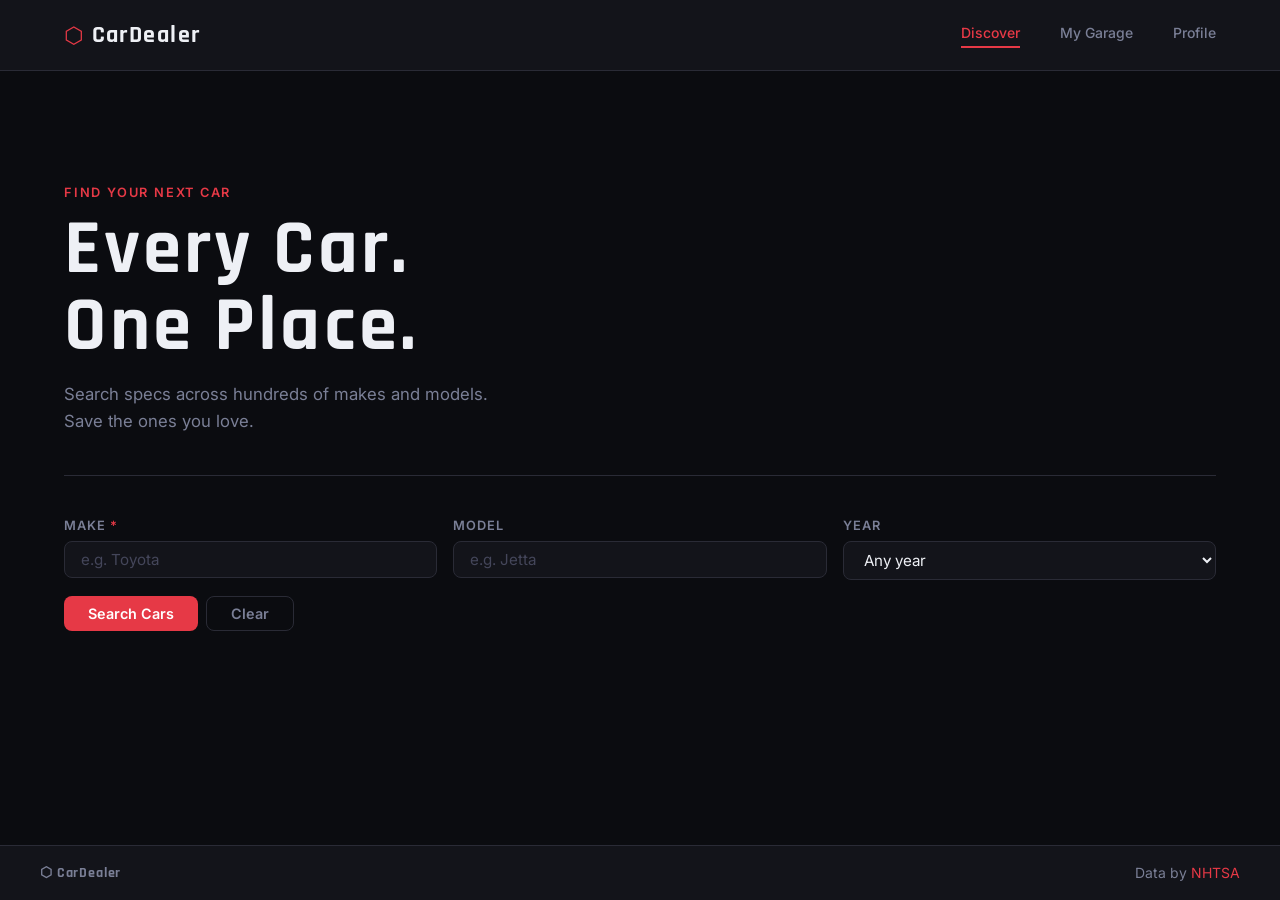
==== index.html @ 169c8a36 "feat: added model filtering to search and fixed garage page" ====
<!DOCTYPE html>
<html lang="en">
<head>
  <meta charset="UTF-8">
  <meta name="viewport" content="width=device-width, initial-scale=1.0">
  <title>CarDealer — Discover Cars</title>
  <link rel="preconnect" href="https://fonts.googleapis.com">
  <link rel="preconnect" href="https://fonts.gstatic.com" crossorigin>
  <link href="https://fonts.googleapis.com/css2?family=Rajdhani:wght@500;600;700&family=Inter:wght@400;500;600&display=swap" rel="stylesheet">
  <link rel="stylesheet" href="css/style.css">
</head>
<body data-page="index">

  <header class="header">
    <div class="header__inner">
      <a class="header__logo" href="index.html">
        <span class="header__logo-icon">⬡</span>
        <span class="header__logo-text">CarDealer</span>
      </a>
      <nav class="header__nav">
        <a class="header__nav-link header__nav-link--active" href="index.html">Discover</a>
        <a class="header__nav-link" href="garage.html">My Garage</a>
        <a class="header__nav-link" href="profile.html">Profile</a>
      </nav>
    </div>
  </header>

  <main class="main">

    <section class="hero">
      <p class="hero__eyebrow">Find your next car</p>
      <h1 class="hero__title">Every Car.<br>One Place.</h1>
      <p class="hero__subtitle">Search specs across hundreds of makes and models. Save the ones you love.</p>
    </section>

    <section class="search-section">
      <form class="search-form" id="search-form" novalidate>
        <div class="search-form__row">
          <div class="search-form__field">
            <label class="search-form__label" for="input-make">Make <span class="search-form__required">*</span></label>
            <input
              class="search-form__input"
              type="text"
              id="input-make"
              name="make"
              placeholder="e.g. Toyota"
              required
              minlength="2"
              autocomplete="off"
            >
          </div>
          
          <div class="search-form__field">
            <label class="search-form__label" for="input-model">Model</label>
            <input
              class="search-form__input"
              type="text"
              id="input-model"
              name="model"
              placeholder="e.g. Jetta"
              autocomplete="off"
            >
          </div>

          <div class="search-form__field">
            <label class="search-form__label" for="input-year">Year</label>
            <select class="search-form__select" id="input-year" name="year">
              <option value="">Any year</option>
            </select>
          </div>
        </div>

        <div class="search-form__actions">
          <button class="btn btn--primary" type="submit">Search Cars</button>
          <button class="btn btn--ghost" type="reset" id="reset-btn">Clear</button>
        </div>

        <p class="search-form__error" id="search-error" aria-live="polite"></p>
      </form>
    </section>

    <section class="results" id="results-section">
      <div class="loading" id="loading" hidden>
        <div class="loading__spinner"></div>
        <p class="loading__text">Searching cars…</p>
      </div>

      <div class="error-message" id="error-message" hidden>
        <p class="error-message__text" id="error-text"></p>
      </div>

      <div class="results__grid" id="results-grid"></div>
    </section>

  </main>

  <footer class="footer">
    <div class="footer__inner">
      <span class="footer__brand">⬡ CarDealer</span>
      <span class="footer__note">Data by <a class="footer__link" href="https://vpic.nhtsa.dot.gov" target="_blank" rel="noopener">NHTSA</a></span>
    </div>
  </footer>

  <script type="module" src="js/main.js"></script>
</body>
</html>
---- css/style.css ----
/* ================================================
   CarDealer — style.css
   Tokens → Base → Layout → Header → Components
   ================================================ */

/* === 1. DESIGN TOKENS === */
:root {
  /* Colors */
  --color-bg:           #0b0c10;
  --color-surface:      #13141a;
  --color-card:         #1a1b23;
  --color-border:       #2a2b36;
  --color-accent:       #e63946;
  --color-accent-dim:   rgba(230, 57, 70, 0.12);
  --color-accent-hover: #ff4d5a;
  --color-text:         #eef0f5;
  --color-text-muted:   #7a7f96;
  --color-text-faint:   #44465a;
  --color-success:      #40c97a;
  --color-error:        #e63946;

  /* Status colors */
  --color-wishlist:    #5b9ef5;
  --color-owned:       #40c97a;
  --color-test-driven: #f0a500;

  /* Fuel type colors */
  --color-gas:         #5b9ef5;
  --color-diesel:      #f0a500;
  --color-electric:    #40c97a;

  /* Spacing */
  --space-xs:  4px;
  --space-sm:  8px;
  --space-md:  16px;
  --space-lg:  24px;
  --space-xl:  40px;
  --space-2xl: 72px;

  /* Radius */
  --radius-sm: 4px;
  --radius-md: 8px;
  --radius-lg: 12px;

  /* Typography */
  --font-display: 'Rajdhani', sans-serif;
  --font-body:    'Inter', system-ui, sans-serif;
}

/* === 2. RESET & BASE === */
*, *::before, *::after {
  box-sizing: border-box;
  margin: 0;
  padding: 0;
}

html { scroll-behavior: smooth; }

body {
  font-family: var(--font-body);
  font-size: 1rem;
  color: var(--color-text);
  background-color: var(--color-bg);
  line-height: 1.6;
  min-height: 100vh;
  display: flex;
  flex-direction: column;
}

a {
  color: var(--color-accent);
  text-decoration: none;
}

a:hover { text-decoration: underline; }

img { display: block; max-width: 100%; }

button { cursor: pointer; font-family: var(--font-body); }

[hidden] { display: none !important; }

/* === 3. LAYOUT === */
.main {
  flex: 1;
  max-width: 1200px;
  margin: 0 auto;
  width: 100%;
  padding: var(--space-xl) var(--space-lg);
}

/* === 4. HEADER & NAV (Flexbox) === */
.header {
  background-color: var(--color-surface);
  border-bottom: 1px solid var(--color-border);
  position: sticky;
  top: 0;
  z-index: 100;
}

.header__inner {
  max-width: 1200px;
  margin: 0 auto;
  padding: var(--space-md) var(--space-lg);
  display: flex;
  align-items: center;
  justify-content: space-between;
  gap: var(--space-md);
}

.header__logo {
  display: flex;
  align-items: center;
  gap: var(--space-sm);
  color: var(--color-text);
  text-decoration: none;
}

.header__logo-icon {
  color: var(--color-accent);
  font-size: 1.4rem;
  line-height: 1;
}

.header__logo-text {
  font-family: var(--font-display);
  font-size: 1.5rem;
  font-weight: 700;
  letter-spacing: 0.06em;
}

.header__nav {
  display: flex;
  align-items: center;
  gap: var(--space-xl);
}

.header__nav-link {
  color: var(--color-text-muted);
  font-size: 0.875rem;
  font-weight: 500;
  text-decoration: none;
  padding-bottom: 2px;
  border-bottom: 2px solid transparent;
  transition: color 0.2s, border-color 0.2s;
}

.header__nav-link:hover {
  color: var(--color-text);
  text-decoration: none;
}

.header__nav-link--active {
  color: var(--color-accent);
  border-bottom-color: var(--color-accent);
}

/* === 5. FOOTER (Flexbox) === */
.footer {
  background-color: var(--color-surface);
  border-top: 1px solid var(--color-border);
  padding: var(--space-md) var(--space-lg);
}

.footer__inner {
  max-width: 1200px;
  margin: 0 auto;
  display: flex;
  justify-content: space-between;
  align-items: center;
  font-size: 0.875rem;
  color: var(--color-text-muted);
}

.footer__brand {
  font-family: var(--font-display);
  font-weight: 700;
  letter-spacing: 0.06em;
}

.footer__link { color: var(--color-accent); }

/* === 6. HERO (index.html) === */
.hero {
  padding: var(--space-2xl) 0 var(--space-xl);
  border-bottom: 1px solid var(--color-border);
  margin-bottom: var(--space-xl);
}

.hero__eyebrow {
  font-size: 0.8rem;
  font-weight: 600;
  color: var(--color-accent);
  text-transform: uppercase;
  letter-spacing: 0.14em;
  margin-bottom: var(--space-sm);
}

.hero__title {
  font-family: var(--font-display);
  font-size: clamp(2.8rem, 6vw, 5rem);
  font-weight: 700;
  letter-spacing: 0.04em;
  line-height: 1;
  margin-bottom: var(--space-md);
}

.hero__title span {
  color: var(--color-accent);
}

.hero__subtitle {
  color: var(--color-text-muted);
  font-size: 1.05rem;
  max-width: 440px;
}

/* === 7. SEARCH FORM === */
.search-section {
  margin-bottom: var(--space-xl);
}

.search-form__row {
  display: grid;
  grid-template-columns: repeat(3, 1fr);
  gap: var(--space-md);
  margin-bottom: var(--space-md);
}

.search-form__field {
  display: flex;
  flex-direction: column;
  gap: var(--space-xs);
}

.search-form__label {
  font-size: 0.8rem;
  font-weight: 600;
  color: var(--color-text-muted);
  text-transform: uppercase;
  letter-spacing: 0.08em;
}

.search-form__required { color: var(--color-accent); }

.search-form__input,
.search-form__select {
  background-color: var(--color-surface);
  border: 1px solid var(--color-border);
  border-radius: var(--radius-md);
  color: var(--color-text);
  font-family: var(--font-body);
  font-size: 0.95rem;
  padding: var(--space-sm) var(--space-md);
  outline: none;
  transition: border-color 0.2s, box-shadow 0.2s;
}

.search-form__input::placeholder { color: var(--color-text-faint); }

.search-form__input:focus,
.search-form__select:focus {
  border-color: var(--color-accent);
  box-shadow: 0 0 0 3px var(--color-accent-dim);
}

.search-form__select option { background-color: var(--color-surface); }

.search-form__actions {
  display: flex;
  gap: var(--space-sm);
}

.search-form__error {
  color: var(--color-error);
  font-size: 0.875rem;
  margin-top: var(--space-sm);
  min-height: 1.2em;
}

/* === 8. BUTTONS (Flexbox) === */
.btn {
  display: inline-flex;
  align-items: center;
  justify-content: center;
  gap: var(--space-sm);
  border: none;
  border-radius: var(--radius-md);
  font-family: var(--font-body);
  font-size: 0.9rem;
  font-weight: 600;
  padding: var(--space-sm) var(--space-lg);
  transition: background-color 0.2s, border-color 0.2s, transform 0.1s;
}

.btn:active { transform: scale(0.97); }

.btn--primary {
  background-color: var(--color-accent);
  color: #fff;
}

.btn--primary:hover { background-color: var(--color-accent-hover); }

.btn--ghost {
  background: transparent;
  color: var(--color-text-muted);
  border: 1px solid var(--color-border);
}

.btn--ghost:hover {
  border-color: var(--color-text-muted);
  color: var(--color-text);
}

.btn--danger {
  background: transparent;
  color: var(--color-error);
  border: 1px solid var(--color-error);
  font-size: 0.8rem;
  padding: var(--space-xs) var(--space-sm);
}

.btn--danger:hover {
  background-color: var(--color-error);
  color: #fff;
}

.btn--secondary {
  background-color: var(--color-surface);
  color: var(--color-text-muted);
  border: 1px solid var(--color-border);
  font-size: 0.8rem;
  padding: var(--space-xs) var(--space-sm);
}

.btn--secondary:hover {
  border-color: var(--color-accent);
  color: var(--color-text);
}

/* === 9. RESULTS GRID (CSS Grid) === */
.results__grid {
  display: grid;
  grid-template-columns: repeat(auto-fill, minmax(280px, 1fr));
  gap: var(--space-lg);
}

/* === 10. CAR CARD (Flexbox inside) === */
.car-card {
  background-color: var(--color-card);
  border: 1px solid var(--color-border);
  border-radius: var(--radius-lg);
  overflow: hidden;
  display: flex;
  flex-direction: column;
  transition: transform 0.2s, box-shadow 0.2s, border-color 0.2s;
}

.car-card:hover {
  transform: translateY(-4px);
  box-shadow: 0 8px 30px rgba(230, 57, 70, 0.18);
  border-color: var(--color-accent);
}

/* Colored top stripe by fuel type — the signature design element */
.car-card__stripe {
  height: 3px;
  background-color: var(--color-gas);
}

.car-card__stripe--diesel   { background-color: var(--color-diesel); }
.car-card__stripe--electric { background-color: var(--color-electric); }

.car-card__body {
  padding: var(--space-md);
  display: flex;
  flex-direction: column;
  gap: var(--space-md);
  flex: 1;
}

.car-card__header {
  display: flex;
  justify-content: space-between;
  align-items: flex-start;
  gap: var(--space-sm);
}

.car-card__title {
  font-family: var(--font-display);
  font-size: 1.2rem;
  font-weight: 700;
  letter-spacing: 0.04em;
  line-height: 1.2;
}

.car-card__year {
  font-size: 0.8rem;
  font-weight: 600;
  color: var(--color-text-muted);
  background-color: var(--color-surface);
  border-radius: var(--radius-sm);
  padding: 2px 8px;
  white-space: nowrap;
}

/* Spec grid inside card */
.car-card__specs {
  display: grid;
  grid-template-columns: repeat(2, 1fr);
  gap: var(--space-sm);
}

.spec-item {
  display: flex;
  flex-direction: column;
  gap: 2px;
}

.spec-item__label {
  font-size: 0.7rem;
  font-weight: 600;
  text-transform: uppercase;
  letter-spacing: 0.08em;
  color: var(--color-text-faint);
}

.spec-item__value {
  font-size: 0.9rem;
  font-weight: 600;
  color: var(--color-text);
}

.car-card__footer {
  display: flex;
  align-items: center;
  justify-content: space-between;
  gap: var(--space-sm);
  padding-top: var(--space-sm);
  border-top: 1px solid var(--color-border);
}

/* Fuel badge */
.fuel-badge {
  display: inline-flex;
  align-items: center;
  gap: 4px;
  font-size: 0.72rem;
  font-weight: 700;
  text-transform: uppercase;
  letter-spacing: 0.08em;
  padding: 3px 8px;
  border-radius: var(--radius-sm);
}

.fuel-badge--gas      { background-color: rgba(91,158,245,0.12); color: var(--color-gas); }
.fuel-badge--diesel   { background-color: rgba(240,165,0,0.12);  color: var(--color-diesel); }
.fuel-badge--electric { background-color: rgba(64,201,122,0.12); color: var(--color-electric); }

/* Status badge (garage) */
.status-badge {
  font-size: 0.72rem;
  font-weight: 700;
  text-transform: uppercase;
  letter-spacing: 0.08em;
  padding: 3px 8px;
  border-radius: var(--radius-sm);
}

.status-badge--wishlist    { background-color: rgba(91,158,245,0.12);  color: var(--color-wishlist); }
.status-badge--owned       { background-color: rgba(64,201,122,0.12);  color: var(--color-owned); }
.status-badge--test_driven { background-color: rgba(240,165,0,0.12);   color: var(--color-test-driven); }

/* Status select (garage cards) */
.status-select {
  background-color: var(--color-surface);
  border: 1px solid var(--color-border);
  border-radius: var(--radius-sm);
  color: var(--color-text-muted);
  font-family: var(--font-body);
  font-size: 0.78rem;
  font-weight: 500;
  padding: 4px 8px;
  cursor: pointer;
  outline: none;
}

.status-select:focus {
  border-color: var(--color-accent);
}

/* === 11. LOADING & ERROR === */
.loading {
  display: flex;
  flex-direction: column;
  align-items: center;
  gap: var(--space-md);
  padding: var(--space-2xl);
}

.loading__spinner {
  width: 36px;
  height: 36px;
  border: 3px solid var(--color-border);
  border-top-color: var(--color-accent);
  border-radius: 50%;
  animation: spin 0.75s linear infinite;
}

@keyframes spin { to { transform: rotate(360deg); } }

.loading__text {
  color: var(--color-text-muted);
  font-size: 0.875rem;
}

.error-message {
  background-color: var(--color-accent-dim);
  border: 1px solid var(--color-accent);
  border-radius: var(--radius-md);
  padding: var(--space-md) var(--space-lg);
  color: var(--color-error);
}

/* === 12. PAGE HEADER (garage & profile) === */
.page-header {
  display: flex;
  align-items: baseline;
  justify-content: space-between;
  gap: var(--space-md);
  padding-bottom: var(--space-lg);
  border-bottom: 1px solid var(--color-border);
  margin-bottom: var(--space-xl);
}

.page-header__title {
  font-family: var(--font-display);
  font-size: clamp(2rem, 4vw, 3rem);
  font-weight: 700;
  letter-spacing: 0.04em;
}

.page-header__count,
.page-header__subtitle {
  color: var(--color-text-muted);
  font-size: 0.9rem;
}

/* === 13. GARAGE CONTROLS === */
.garage-controls { margin-bottom: var(--space-xl); }

.filter-tabs {
  display: flex;
  gap: var(--space-sm);
  flex-wrap: wrap;
}

.filter-tab {
  background-color: var(--color-surface);
  border: 1px solid var(--color-border);
  border-radius: var(--radius-md);
  color: var(--color-text-muted);
  font-family: var(--font-body);
  font-size: 0.875rem;
  font-weight: 500;
  padding: var(--space-sm) var(--space-md);
  transition: all 0.2s;
}

.filter-tab:hover {
  border-color: var(--color-accent);
  color: var(--color-text);
}

.filter-tab--active {
  background-color: var(--color-accent);
  border-color: var(--color-accent);
  color: #fff;
  font-weight: 600;
}

/* === 14. EMPTY STATE === */
.empty-state {
  grid-column: 1 / -1;
  text-align: center;
  padding: var(--space-2xl) var(--space-lg);
}

.empty-state__icon { font-size: 3rem; margin-bottom: var(--space-md); }

.empty-state__title {
  font-family: var(--font-display);
  font-size: 1.4rem;
  font-weight: 700;
  letter-spacing: 0.04em;
  margin-bottom: var(--space-sm);
}

.empty-state__subtitle { color: var(--color-text-muted); }
.empty-state__link { color: var(--color-accent); }

/* === 15. PROFILE LAYOUT (CSS Grid) === */
.profile-section {
  display: grid;
  grid-template-columns: 1fr 340px;
  gap: var(--space-xl);
  align-items: start;
}

/* === 16. PROFILE FORM === */
.profile-form {
  display: flex;
  flex-direction: column;
  gap: var(--space-lg);
}

.form-group {
  display: flex;
  flex-direction: column;
  gap: var(--space-sm);
}

.form-group--fieldset {
  border: none;
  padding: 0;
}

.form-group__label {
  font-size: 0.8rem;
  font-weight: 600;
  color: var(--color-text-muted);
  text-transform: uppercase;
  letter-spacing: 0.08em;
}

.form-group__required { color: var(--color-accent); }

.form-group__input,
.form-group__select,
.form-group__textarea {
  background-color: var(--color-surface);
  border: 1px solid var(--color-border);
  border-radius: var(--radius-md);
  color: var(--color-text);
  font-family: var(--font-body);
  font-size: 0.95rem;
  padding: var(--space-sm) var(--space-md);
  outline: none;
  transition: border-color 0.2s, box-shadow 0.2s;
}

.form-group__input:focus,
.form-group__select:focus,
.form-group__textarea:focus {
  border-color: var(--color-accent);
  box-shadow: 0 0 0 3px var(--color-accent-dim);
}

.form-group__input.is-invalid { border-color: var(--color-error); }

.form-group__select option { background-color: var(--color-surface); }

.form-group__textarea { resize: vertical; }

.form-group__hint {
  font-size: 0.78rem;
  color: var(--color-text-faint);
}

/* Checkbox grid (CSS Grid) */
.checkbox-grid {
  display: grid;
  grid-template-columns: repeat(3, 1fr);
  gap: var(--space-sm);
}

.checkbox-item,
.radio-item {
  display: flex;
  align-items: center;
  gap: var(--space-sm);
  font-size: 0.9rem;
  color: var(--color-text-muted);
  cursor: pointer;
  transition: color 0.2s;
}

.checkbox-item:hover,
.radio-item:hover { color: var(--color-text); }

.checkbox-item__input,
.radio-item__input {
  accent-color: var(--color-accent);
  width: 15px;
  height: 15px;
  cursor: pointer;
  flex-shrink: 0;
}

.radio-group {
  display: flex;
  flex-direction: column;
  gap: var(--space-sm);
}

.form-actions {
  display: flex;
  gap: var(--space-sm);
}

.form-feedback {
  font-size: 0.875rem;
  border-radius: var(--radius-md);
  min-height: 1.4em;
}

.form-feedback--success {
  color: var(--color-success);
  background-color: rgba(64, 201, 122, 0.1);
  padding: var(--space-sm) var(--space-md);
}

.form-feedback--error {
  color: var(--color-error);
  background-color: var(--color-accent-dim);
  padding: var(--space-sm) var(--space-md);
}

/* === 17. PROFILE PREVIEW === */
.profile-preview {
  background-color: var(--color-card);
  border: 1px solid var(--color-border);
  border-radius: var(--radius-lg);
  padding: var(--space-lg);
  position: sticky;
  top: 80px;
}

.profile-preview__title {
  font-family: var(--font-display);
  font-size: 1.2rem;
  font-weight: 700;
  letter-spacing: 0.04em;
  margin-bottom: var(--space-md);
  padding-bottom: var(--space-md);
  border-bottom: 1px solid var(--color-border);
}

.profile-preview__empty {
  color: var(--color-text-muted);
  font-size: 0.875rem;
}

.profile-card {
  display: flex;
  flex-direction: column;
  gap: var(--space-sm);
}

.profile-card__name {
  font-family: var(--font-display);
  font-size: 1.6rem;
  font-weight: 700;
  letter-spacing: 0.06em;
  color: var(--color-accent);
}

.profile-card__row {
  display: flex;
  justify-content: space-between;
  font-size: 0.875rem;
}

.profile-card__row-label { color: var(--color-text-muted); }

.profile-card__brands {
  display: flex;
  flex-wrap: wrap;
  gap: var(--space-xs);
  margin-top: var(--space-xs);
}

.brand-tag {
  background-color: var(--color-accent-dim);
  color: var(--color-accent);
  border-radius: var(--radius-sm);
  font-size: 0.72rem;
  font-weight: 700;
  padding: 2px 8px;
  text-transform: uppercase;
  letter-spacing: 0.06em;
}

.profile-card__bio {
  font-size: 0.875rem;
  color: var(--color-text-muted);
  border-top: 1px solid var(--color-border);
  padding-top: var(--space-sm);
  margin-top: var(--space-xs);
  font-style: italic;
}

/* === 18. NO-RESULTS MESSAGE === */
.no-results {
  grid-column: 1 / -1;
  color: var(--color-text-muted);
  padding: var(--space-xl) 0;
}

/* === 19. RESPONSIVE — Tablet (≤ 900px) === */
@media (max-width: 900px) {
  .search-form__row {
    grid-template-columns: repeat(2, 1fr);
  }

  .profile-section {
    grid-template-columns: 1fr;
  }

  .profile-preview {
    position: static;
  }

  .results__grid {
    grid-template-columns: repeat(auto-fill, minmax(240px, 1fr));
  }

  .checkbox-grid {
    grid-template-columns: repeat(2, 1fr);
  }
}

/* === 20. RESPONSIVE — Mobile (≤ 600px) === */
@media (max-width: 600px) {
  .main {
    padding: var(--space-lg) var(--space-md);
  }

  .hero {
    padding: var(--space-xl) 0 var(--space-lg);
  }

  .search-form__row {
    grid-template-columns: 1fr;
  }

  .header__nav {
    gap: var(--space-md);
  }

  .header__nav-link {
    font-size: 0.8rem;
  }

  .results__grid {
    grid-template-columns: 1fr;
  }

  .car-card__specs {
    grid-template-columns: repeat(2, 1fr);
  }

  .filter-tabs {
    gap: var(--space-xs);
  }

  .filter-tab {
    font-size: 0.8rem;
    padding: var(--space-xs) var(--space-sm);
  }

  .page-header {
    flex-direction: column;
    align-items: flex-start;
    gap: var(--space-xs);
  }

  .footer__inner {
    flex-direction: column;
    gap: var(--space-sm);
    text-align: center;
  }

  .checkbox-grid {
    grid-template-columns: repeat(2, 1fr);
  }
}
 
/* Small make label above the model name */
.car-card__make {
  font-size: 0.72rem;
  font-weight: 700;
  text-transform: uppercase;
  letter-spacing: 0.1em;
  color: var(--color-accent);
  margin-bottom: 2px;
}
 
/* Vehicle type badge (Passenger Car, Truck, etc.) */
.type-badge {
  display: inline-block;
  font-size: 0.72rem;
  font-weight: 600;
  padding: 3px 8px;
  border-radius: var(--radius-sm);
  background-color: rgba(122, 127, 150, 0.15);
  color: var(--color-text-muted);
}
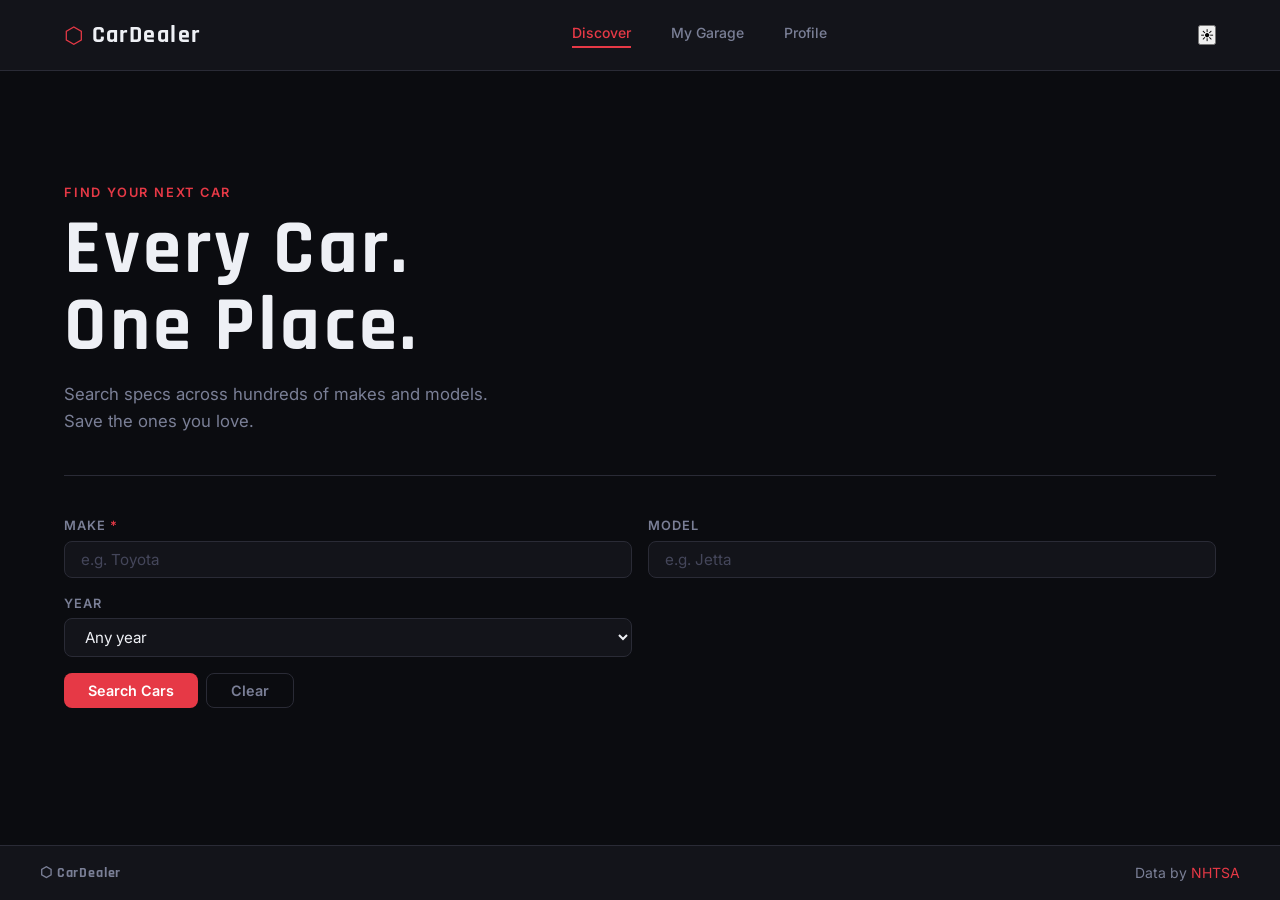
==== commit 354d5ac0: "feat: added Find Prices button on details page and light/dark theme toggle" ====
--- a/index.html
+++ b/index.html
@@ -22,6 +22,7 @@
         <a class="header__nav-link" href="garage.html">My Garage</a>
         <a class="header__nav-link" href="profile.html">Profile</a>
       </nav>
+      <button class="theme-toggle" id="theme-toggle" aria-label="Toggle theme">☀️</button>
     </div>
   </header>
 
--- a/css/style.css
+++ b/css/style.css
@@ -222,7 +222,7 @@
 
 .search-form__row {
   display: grid;
-  grid-template-columns: repeat(3, 1fr);
+  grid-template-columns: repeat(2, 1fr);
   gap: var(--space-md);
   margin-bottom: var(--space-md);
 }
@@ -355,6 +355,7 @@
   display: flex;
   flex-direction: column;
   transition: transform 0.2s, box-shadow 0.2s, border-color 0.2s;
+  cursor: pointer;
 }
 
 .car-card:hover {
@@ -886,7 +887,9 @@
     grid-template-columns: repeat(2, 1fr);
   }
 }
- 
+
+/* === ADDITIONS: Car card make label and vehicle type badge === */
+
 /* Small make label above the model name */
 .car-card__make {
   font-size: 0.72rem;
@@ -896,7 +899,7 @@
   color: var(--color-accent);
   margin-bottom: 2px;
 }
- 
+
 /* Vehicle type badge (Passenger Car, Truck, etc.) */
 .type-badge {
   display: inline-block;
@@ -906,4 +909,224 @@
   border-radius: var(--radius-sm);
   background-color: rgba(122, 127, 150, 0.15);
   color: var(--color-text-muted);
+}
+
+/* === DETAIL PAGE === */
+
+.back-link {
+  display: inline-block;
+  color: var(--color-text-muted);
+  font-size: 0.875rem;
+  margin-bottom: var(--space-xl);
+  transition: color 0.2s;
+}
+
+.back-link:hover {
+  color: var(--color-accent);
+  text-decoration: none;
+}
+
+.detail-card {
+  display: grid;
+  grid-template-columns: 420px 1fr;
+  gap: var(--space-xl);
+  background-color: var(--color-card);
+  border: 1px solid var(--color-border);
+  border-radius: var(--radius-lg);
+  overflow: hidden;
+}
+
+.detail-card__image-wrap {
+  position: relative;
+  background-color: var(--color-surface);
+  min-height: 300px;
+  display: flex;
+  align-items: center;
+  justify-content: center;
+}
+
+.detail-card__image {
+  width: 100%;
+  height: 100%;
+  object-fit: cover;
+  position: absolute;
+  top: 0;
+  left: 0;
+}
+
+.detail-card__image-placeholder {
+  font-size: 5rem;
+  opacity: 0.3;
+}
+
+.detail-card__body {
+  padding: var(--space-xl);
+  display: flex;
+  flex-direction: column;
+  gap: var(--space-md);
+}
+
+.detail-card__make {
+  font-size: 0.8rem;
+  font-weight: 700;
+  text-transform: uppercase;
+  letter-spacing: 0.1em;
+  color: var(--color-accent);
+}
+
+.detail-card__title {
+  font-family: var(--font-display);
+  font-size: 2.5rem;
+  font-weight: 700;
+  letter-spacing: 0.04em;
+  line-height: 1.1;
+}
+
+.detail-card__year {
+  font-size: 0.9rem;
+  color: var(--color-text-muted);
+}
+
+.detail-card__description {
+  color: var(--color-text-muted);
+  line-height: 1.7;
+  font-size: 0.95rem;
+  flex: 1;
+}
+
+.detail-card__actions {
+  display: flex;
+  gap: var(--space-sm);
+  flex-wrap: wrap;
+}
+
+@media (max-width: 900px) {
+  .detail-card {
+    grid-template-columns: 1fr;
+  }
+
+  .detail-card__image-wrap {
+    min-height: 220px;
+  }
+}
+
+@media (max-width: 600px) {
+  .detail-card__title {
+    font-size: 1.8rem;
+  }
+
+  .detail-card__body {
+    padding: var(--space-lg);
+  }
+}
+
+/* === GARAGE STATS BAR === */
+
+.garage-stats {
+  display: grid;
+  grid-template-columns: repeat(4, 1fr);
+  gap: var(--space-md);
+  margin-bottom: var(--space-xl);
+}
+
+.stat-card {
+  background-color: var(--color-card);
+  border: 1px solid var(--color-border);
+  border-radius: var(--radius-lg);
+  padding: var(--space-lg);
+  display: flex;
+  flex-direction: column;
+  align-items: center;
+  gap: var(--space-xs);
+  transition: border-color 0.2s;
+}
+
+.stat-card__value {
+  font-family: var(--font-display);
+  font-size: 2.2rem;
+  font-weight: 700;
+  letter-spacing: 0.04em;
+  line-height: 1;
+}
+
+.stat-card__label {
+  font-size: 0.75rem;
+  font-weight: 600;
+  text-transform: uppercase;
+  letter-spacing: 0.1em;
+  color: var(--color-text-muted);
+}
+
+.stat-card--wishlist { border-top: 3px solid var(--color-wishlist); }
+.stat-card--wishlist .stat-card__value { color: var(--color-wishlist); }
+
+.stat-card--owned { border-top: 3px solid var(--color-owned); }
+.stat-card--owned .stat-card__value { color: var(--color-owned); }
+
+.stat-card--test-driven { border-top: 3px solid var(--color-test-driven); }
+.stat-card--test-driven .stat-card__value { color: var(--color-test-driven); }
+
+@media (max-width: 600px) {
+  .garage-stats {
+    grid-template-columns: repeat(2, 1fr);
+  }
+}
+
+
+
+/* === BRANDS PICKER === */
+.brands-picker__input-row {
+  display: flex;
+  gap: var(--space-sm);
+}
+
+.brands-picker__input-row .form-group__select {
+  flex: 1;
+}
+
+.brands-picker__tags {
+  display: flex;
+  flex-wrap: wrap;
+  gap: var(--space-xs);
+  margin-top: var(--space-sm);
+  min-height: 28px;
+}
+
+.brand-tag {
+  display: inline-flex;
+  align-items: center;
+  gap: var(--space-xs);
+  background-color: var(--color-accent-dim);
+  color: var(--color-accent);
+  border-radius: var(--radius-sm);
+  font-size: 0.78rem;
+  font-weight: 700;
+  padding: 3px 8px;
+  text-transform: uppercase;
+  letter-spacing: 0.06em;
+}
+
+.brand-tag__remove {
+  background: none;
+  border: none;
+  color: var(--color-accent);
+  cursor: pointer;
+  font-size: 1rem;
+  line-height: 1;
+  padding: 0;
+  opacity: 0.7;
+  transition: opacity 0.2s;
+}
+
+.brand-tag__remove:hover { opacity: 1; }
+
+body.light {
+  --color-bg:         #f0f2f5;
+  --color-surface:    #ffffff;
+  --color-card:       #ffffff;
+  --color-border:     #dde1ea;
+  --color-text:       #0b0c10;
+  --color-text-muted: #555a72;
+  --color-text-faint: #aab0c4;
+  --color-accent-dim: rgba(230, 57, 70, 0.08);
 }
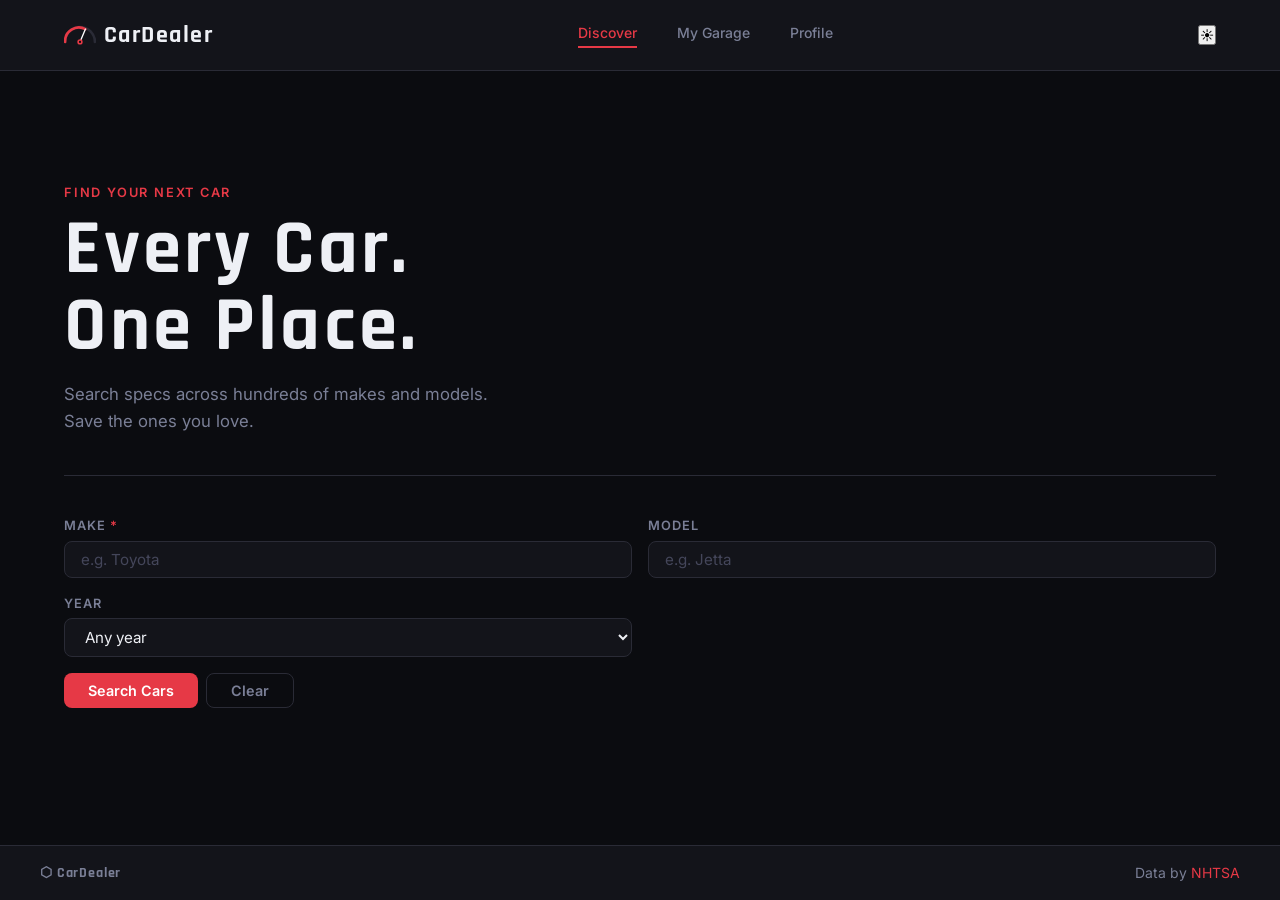
==== commit fa3a9d80: "feat: added a speedometer logo" ====
--- a/index.html
+++ b/index.html
@@ -14,7 +14,13 @@
   <header class="header">
     <div class="header__inner">
       <a class="header__logo" href="index.html">
-        <span class="header__logo-icon">⬡</span>
+        <svg class="header__logo-svg" viewBox="0 0 60 34" xmlns="http://www.w3.org/2000/svg" aria-hidden="true">
+          <path d="M2 30 A26 26 0 0 1 58 30" fill="none" stroke="#2a2b36" stroke-width="5" stroke-linecap="round"/>
+          <path d="M2 30 A26 26 0 0 1 40 6" fill="none" stroke="#e63946" stroke-width="5" stroke-linecap="round"/>
+          <line x1="30" y1="30" x2="40" y2="6" stroke="white" stroke-width="2.5" stroke-linecap="round"/>
+          <circle cx="30" cy="30" r="5" fill="#e63946"/>
+          <circle cx="30" cy="30" r="2" fill="#0b0c10"/>
+      </svg>
         <span class="header__logo-text">CarDealer</span>
       </a>
       <nav class="header__nav">
--- a/css/style.css
+++ b/css/style.css
@@ -1129,4 +1129,32 @@
   --color-text-muted: #555a72;
   --color-text-faint: #aab0c4;
   --color-accent-dim: rgba(230, 57, 70, 0.08);
+}
+
+/* === MOBILE FIXES === */
+@media (max-width: 600px) {
+  .header__logo-text { font-size: 1.1rem; }
+  .header__nav { gap: var(--space-sm); }
+  .header__nav-link { font-size: 0.75rem; }
+
+  .detail-card__body { padding: var(--space-md); }
+  .detail-card__title { font-size: 1.6rem; }
+  .detail-card__actions { flex-direction: column; }
+  .detail-card__actions .btn { width: 100%; text-align: center; }
+
+  .profile-section { grid-template-columns: 1fr; }
+  .form-actions { flex-direction: column; }
+  .form-actions .btn { width: 100%; }
+
+  .garage-stats { grid-template-columns: repeat(2, 1fr); }
+
+  .brands-picker__input-row { flex-direction: column; }
+  .brands-picker__input-row .btn { width: 100%; }
+}
+
+/* === LOGO SVG === */
+.header__logo-svg {
+  width: 32px;
+  height: 20px;
+  flex-shrink: 0;
 }
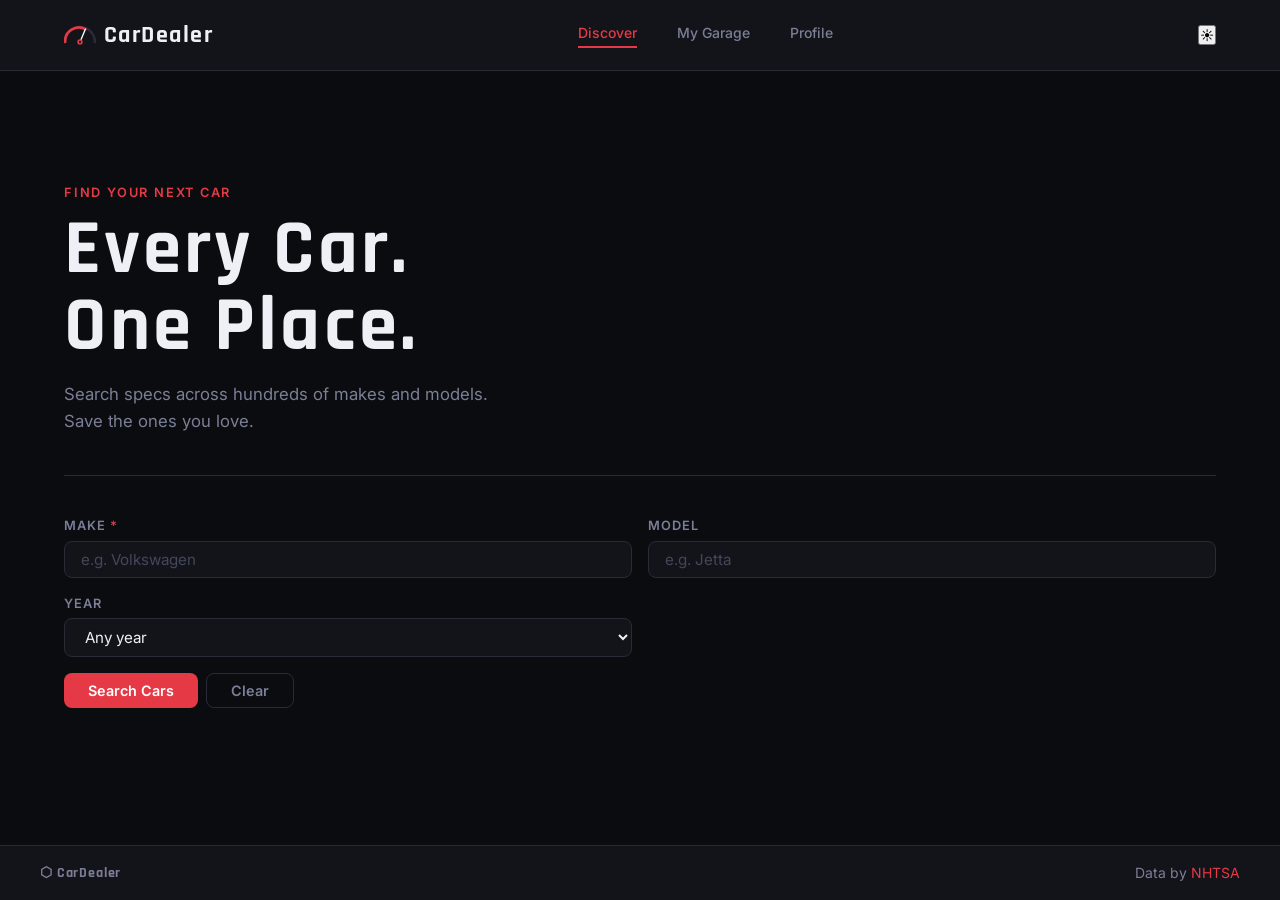
==== commit f40ffd41: "fix: changed e.g. make to volkswagen cause it's fire" ====
--- a/index.html
+++ b/index.html
@@ -50,7 +50,7 @@
               type="text"
               id="input-make"
               name="make"
-              placeholder="e.g. Toyota"
+              placeholder="e.g. Volkswagen"
               required
               minlength="2"
               autocomplete="off"
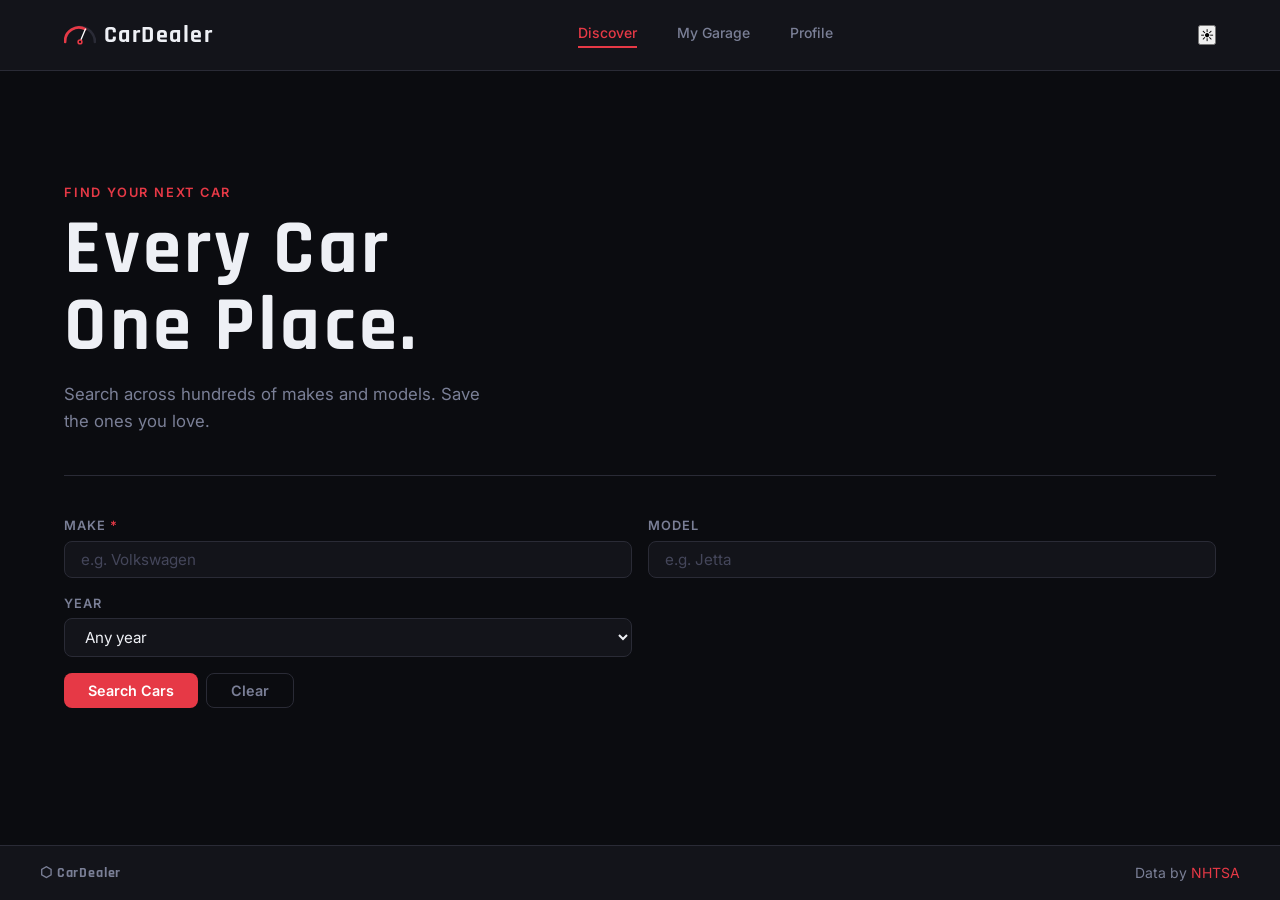
==== commit 31fb9076: "fix: made details page look better and adjusted the main text" ====
--- a/index.html
+++ b/index.html
@@ -36,8 +36,8 @@
 
     <section class="hero">
       <p class="hero__eyebrow">Find your next car</p>
-      <h1 class="hero__title">Every Car.<br>One Place.</h1>
-      <p class="hero__subtitle">Search specs across hundreds of makes and models. Save the ones you love.</p>
+      <h1 class="hero__title">Every Car<br>One Place.</h1>
+      <p class="hero__subtitle">Search across hundreds of makes and models. Save the ones you love.</p>
     </section>
 
     <section class="search-section">
--- a/css/style.css
+++ b/css/style.css
@@ -911,112 +911,101 @@
   color: var(--color-text-muted);
 }
 
-/* === DETAIL PAGE === */
-
-.back-link {
-  display: inline-block;
-  color: var(--color-text-muted);
-  font-size: 0.875rem;
-  margin-bottom: var(--space-xl);
-  transition: color 0.2s;
-}
-
-.back-link:hover {
-  color: var(--color-accent);
-  text-decoration: none;
-}
+/* === DETAIL PAGE (IMPROVED HERO LAYOUT) === */
 
 .detail-card {
   display: grid;
-  grid-template-columns: 420px 1fr;
-  gap: var(--space-xl);
+  grid-template-columns: 1.3fr 1fr;
+  gap: 0;
   background-color: var(--color-card);
   border: 1px solid var(--color-border);
   border-radius: var(--radius-lg);
   overflow: hidden;
-}
-
+  min-height: 600px;
+}
+
+/* IMAGE SIDE */
 .detail-card__image-wrap {
   position: relative;
   background-color: var(--color-surface);
-  min-height: 300px;
-  display: flex;
-  align-items: center;
-  justify-content: center;
-}
-
+  min-height: 100%;
+  overflow: hidden;
+}
+
+/* KEY CHANGE: show full image properly */
 .detail-card__image {
   width: 100%;
   height: 100%;
-  object-fit: cover;
+  object-fit: contain;   /* 👈 FIX: no cropping */
+  padding: var(--space-xl);
+  background: radial-gradient(circle at center, rgba(230,57,70,0.08), transparent);
+}
+
+/* fallback icon */
+.detail-card__image-placeholder {
+  font-size: 6rem;
+  opacity: 0.15;
   position: absolute;
-  top: 0;
-  left: 0;
-}
-
-.detail-card__image-placeholder {
-  font-size: 5rem;
-  opacity: 0.3;
-}
-
+}
+
+/* TEXT SIDE */
 .detail-card__body {
-  padding: var(--space-xl);
+  padding: var(--space-2xl);
   display: flex;
   flex-direction: column;
   gap: var(--space-md);
-}
-
-.detail-card__make {
-  font-size: 0.8rem;
-  font-weight: 700;
-  text-transform: uppercase;
-  letter-spacing: 0.1em;
-  color: var(--color-accent);
-}
-
+  justify-content: center;
+}
+
+/* make title more “hero-like” */
 .detail-card__title {
   font-family: var(--font-display);
-  font-size: 2.5rem;
+  font-size: clamp(2rem, 3vw, 3.2rem);
   font-weight: 700;
   letter-spacing: 0.04em;
-  line-height: 1.1;
-}
-
-.detail-card__year {
-  font-size: 0.9rem;
-  color: var(--color-text-muted);
-}
-
+  line-height: 1.05;
+}
+
+/* description should breathe more */
 .detail-card__description {
   color: var(--color-text-muted);
-  line-height: 1.7;
-  font-size: 0.95rem;
-  flex: 1;
-}
-
+  line-height: 1.8;
+  font-size: 1rem;
+  max-width: 55ch;
+}
+
+/* buttons look cleaner */
 .detail-card__actions {
   display: flex;
-  gap: var(--space-sm);
+  gap: var(--space-md);
   flex-wrap: wrap;
-}
-
+  margin-top: var(--space-md);
+}
+
+/* responsive */
 @media (max-width: 900px) {
   .detail-card {
     grid-template-columns: 1fr;
   }
 
-  .detail-card__image-wrap {
-    min-height: 220px;
+  .detail-card__image {
+    padding: var(--space-lg);
+    height: 320px;
+    object-fit: contain;
+  }
+
+  .detail-card__body {
+    padding: var(--space-xl);
   }
 }
 
 @media (max-width: 600px) {
-  .detail-card__title {
-    font-size: 1.8rem;
-  }
-
-  .detail-card__body {
-    padding: var(--space-lg);
+  .detail-card__actions {
+    flex-direction: column;
+  }
+
+  .detail-card__actions .btn {
+    width: 100%;
   }
 }
 
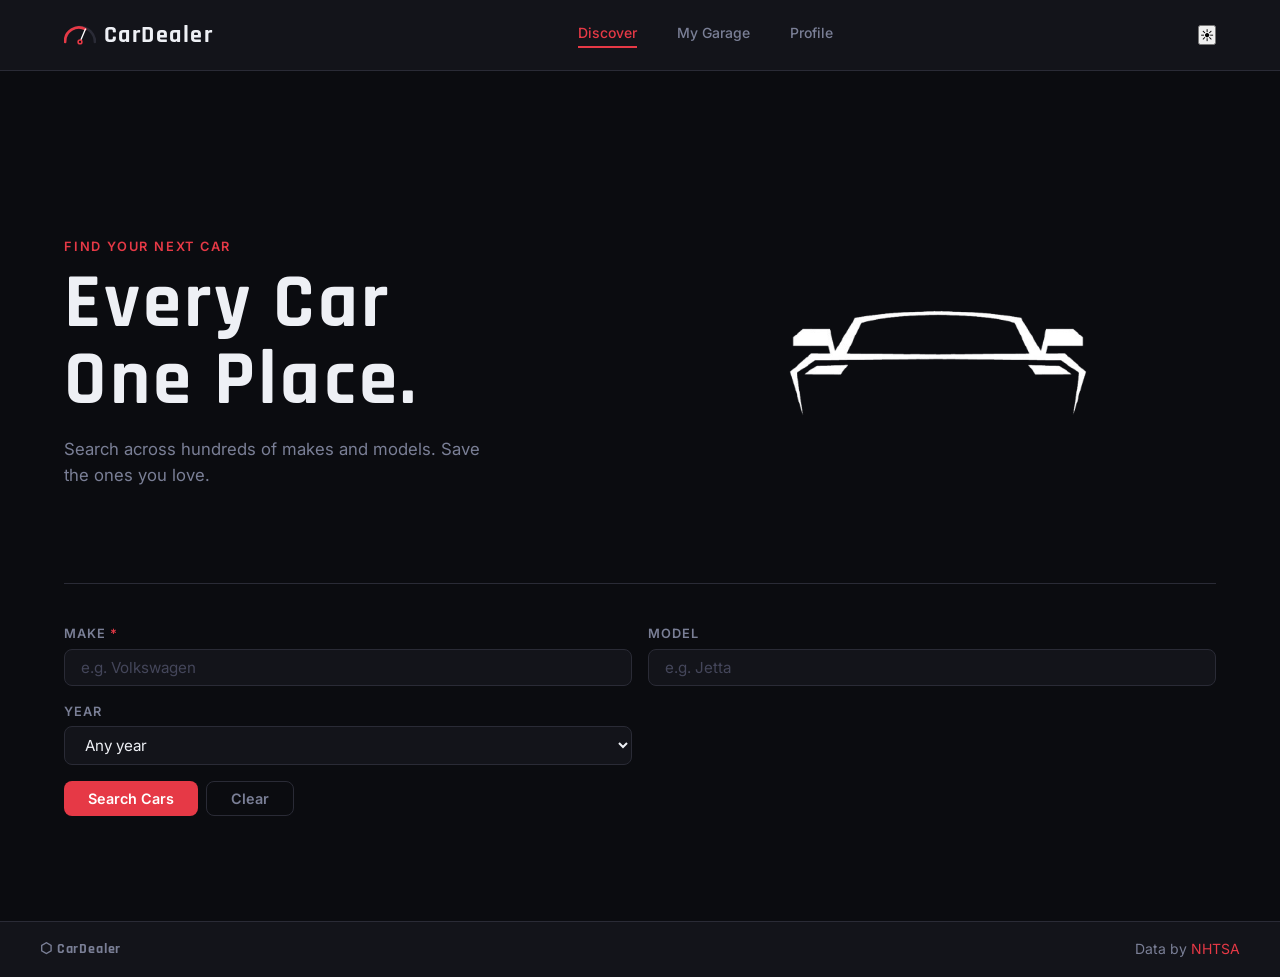
==== commit 67d54ec5: "feat: added a logo on main page" ====
--- a/index.html
+++ b/index.html
@@ -35,9 +35,14 @@
   <main class="main">
 
     <section class="hero">
-      <p class="hero__eyebrow">Find your next car</p>
-      <h1 class="hero__title">Every Car<br>One Place.</h1>
-      <p class="hero__subtitle">Search across hundreds of makes and models. Save the ones you love.</p>
+      <div class="hero__text">
+        <p class="hero__eyebrow">Find your next car</p>
+        <h1 class="hero__title">Every Car<br>One Place.</h1>
+        <p class="hero__subtitle">Search across hundreds of makes and models. Save the ones you love.</p>
+      </div>
+      <div class="hero__image-wrap">
+        <img class="hero__image" src="assets/car-image.png" alt="Sports car illustration">
+      </div>
     </section>
 
     <section class="search-section">
--- a/css/style.css
+++ b/css/style.css
@@ -182,9 +182,33 @@
 
 /* === 6. HERO (index.html) === */
 .hero {
+  display: flex;
+  align-items: center;
+  justify-content: space-between;
+  gap: var(--space-xl);
   padding: var(--space-2xl) 0 var(--space-xl);
   border-bottom: 1px solid var(--color-border);
   margin-bottom: var(--space-xl);
+}
+
+.hero__text {
+  flex: 1;
+  min-width: 280px;
+}
+
+.hero__image-wrap {
+  flex: 1;
+  display: flex;
+  justify-content: center;
+  align-items: center;
+  min-width: 280px;
+}
+
+.hero__image {
+  max-width: 100%;
+  height: auto;
+  max-height: 360px;
+  object-fit: contain;
 }
 
 .hero__eyebrow {
@@ -839,7 +863,13 @@
   }
 
   .hero {
+    flex-direction: column;
+    text-align: center;
     padding: var(--space-xl) 0 var(--space-lg);
+  }
+
+  .hero__image {
+    max-height: 200px;
   }
 
   .search-form__row {
@@ -936,7 +966,7 @@
 .detail-card__image {
   width: 100%;
   height: 100%;
-  object-fit: contain;   /* 👈 FIX: no cropping */
+  object-fit: contain;   
   padding: var(--space-xl);
   background: radial-gradient(circle at center, rgba(230,57,70,0.08), transparent);
 }
@@ -1060,8 +1090,6 @@
     grid-template-columns: repeat(2, 1fr);
   }
 }
-
-
 
 /* === BRANDS PICKER === */
 .brands-picker__input-row {
@@ -1141,9 +1169,13 @@
   .brands-picker__input-row .btn { width: 100%; }
 }
 
-/* === LOGO SVG === */
+/* === LOGO === */
 .header__logo-svg {
   width: 32px;
   height: 20px;
   flex-shrink: 0;
+}
+
+body.light .hero__image {
+  filter: invert(1);
 }
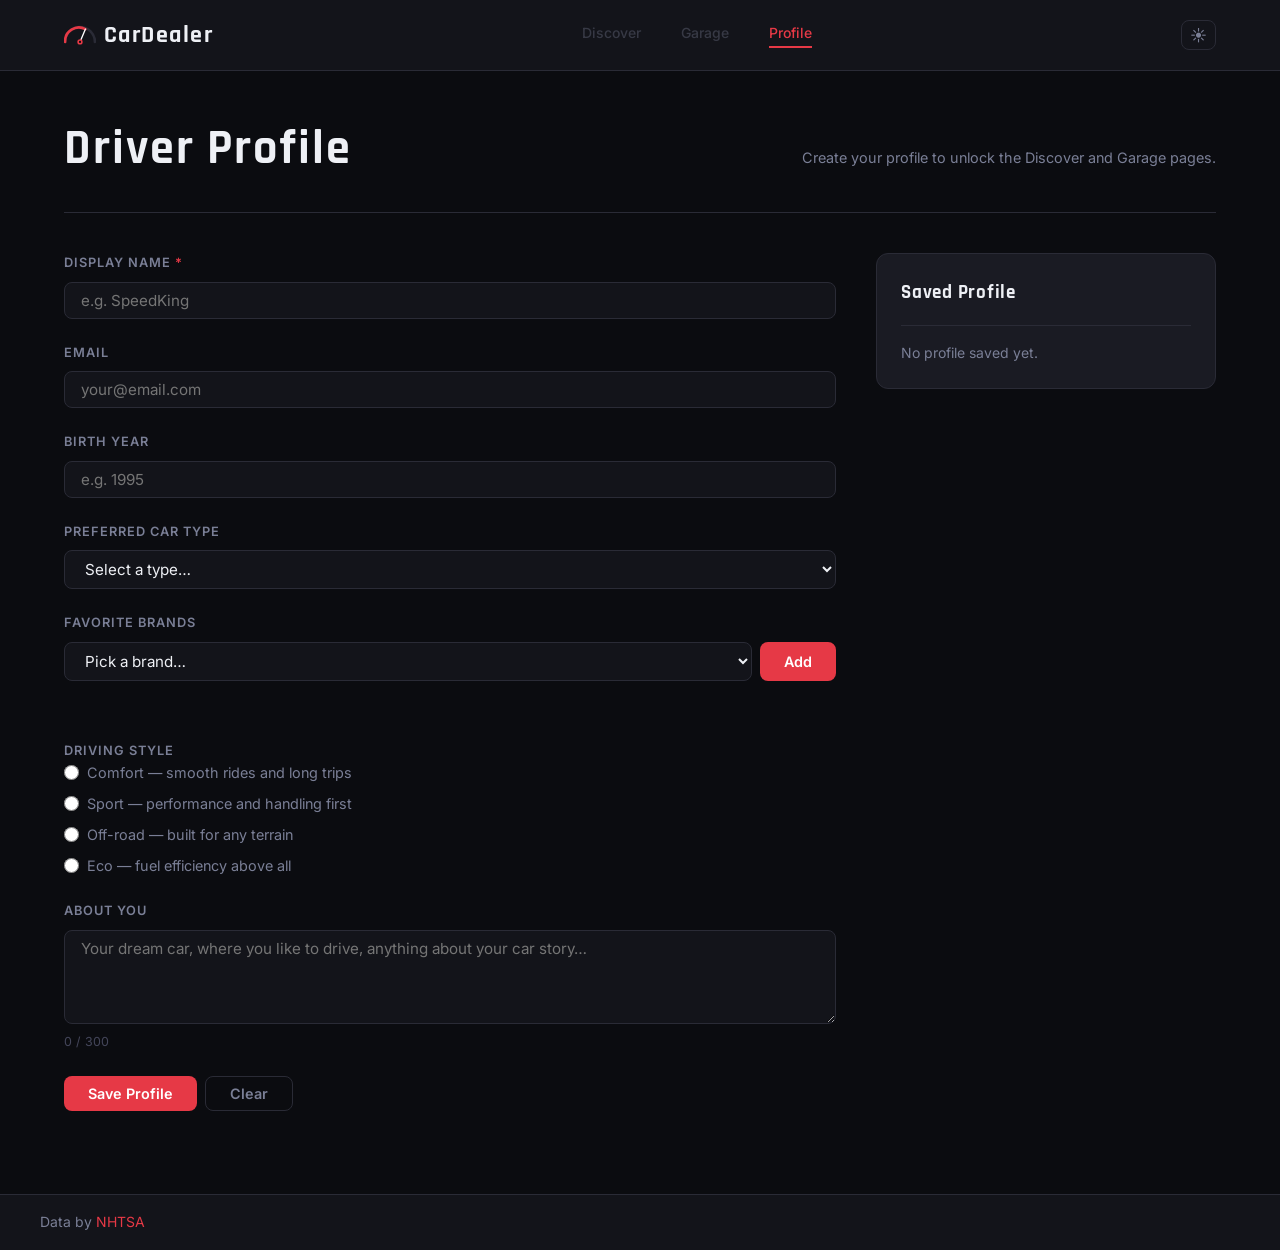
==== commit 08f87f81: "fix: removed footer text and changed my garage to just garage" ====
--- a/index.html
+++ b/index.html
@@ -25,7 +25,7 @@
       </a>
       <nav class="header__nav">
         <a class="header__nav-link header__nav-link--active" href="index.html">Discover</a>
-        <a class="header__nav-link" href="garage.html">My Garage</a>
+        <a class="header__nav-link" href="garage.html">Garage</a>
         <a class="header__nav-link" href="profile.html">Profile</a>
       </nav>
       <button class="theme-toggle" id="theme-toggle" aria-label="Toggle theme">☀️</button>
@@ -108,7 +108,6 @@
 
   <footer class="footer">
     <div class="footer__inner">
-      <span class="footer__brand">⬡ CarDealer</span>
       <span class="footer__note">Data by <a class="footer__link" href="https://vpic.nhtsa.dot.gov" target="_blank" rel="noopener">NHTSA</a></span>
     </div>
   </footer>
--- a/css/style.css
+++ b/css/style.css
@@ -1178,4 +1178,19 @@
 
 body.light .hero__image {
   filter: invert(1);
+}
+
+.theme-toggle {
+  background: none;
+  border: 1px solid var(--color-border);
+  border-radius: var(--radius-md);
+  color: var(--color-text-muted);
+  font-size: 1rem;
+  padding: var(--space-xs) var(--space-sm);
+  transition: border-color 0.2s, color 0.2s;
+}
+
+.theme-toggle:hover {
+  border-color: var(--color-accent);
+  color: var(--color-text);
 }
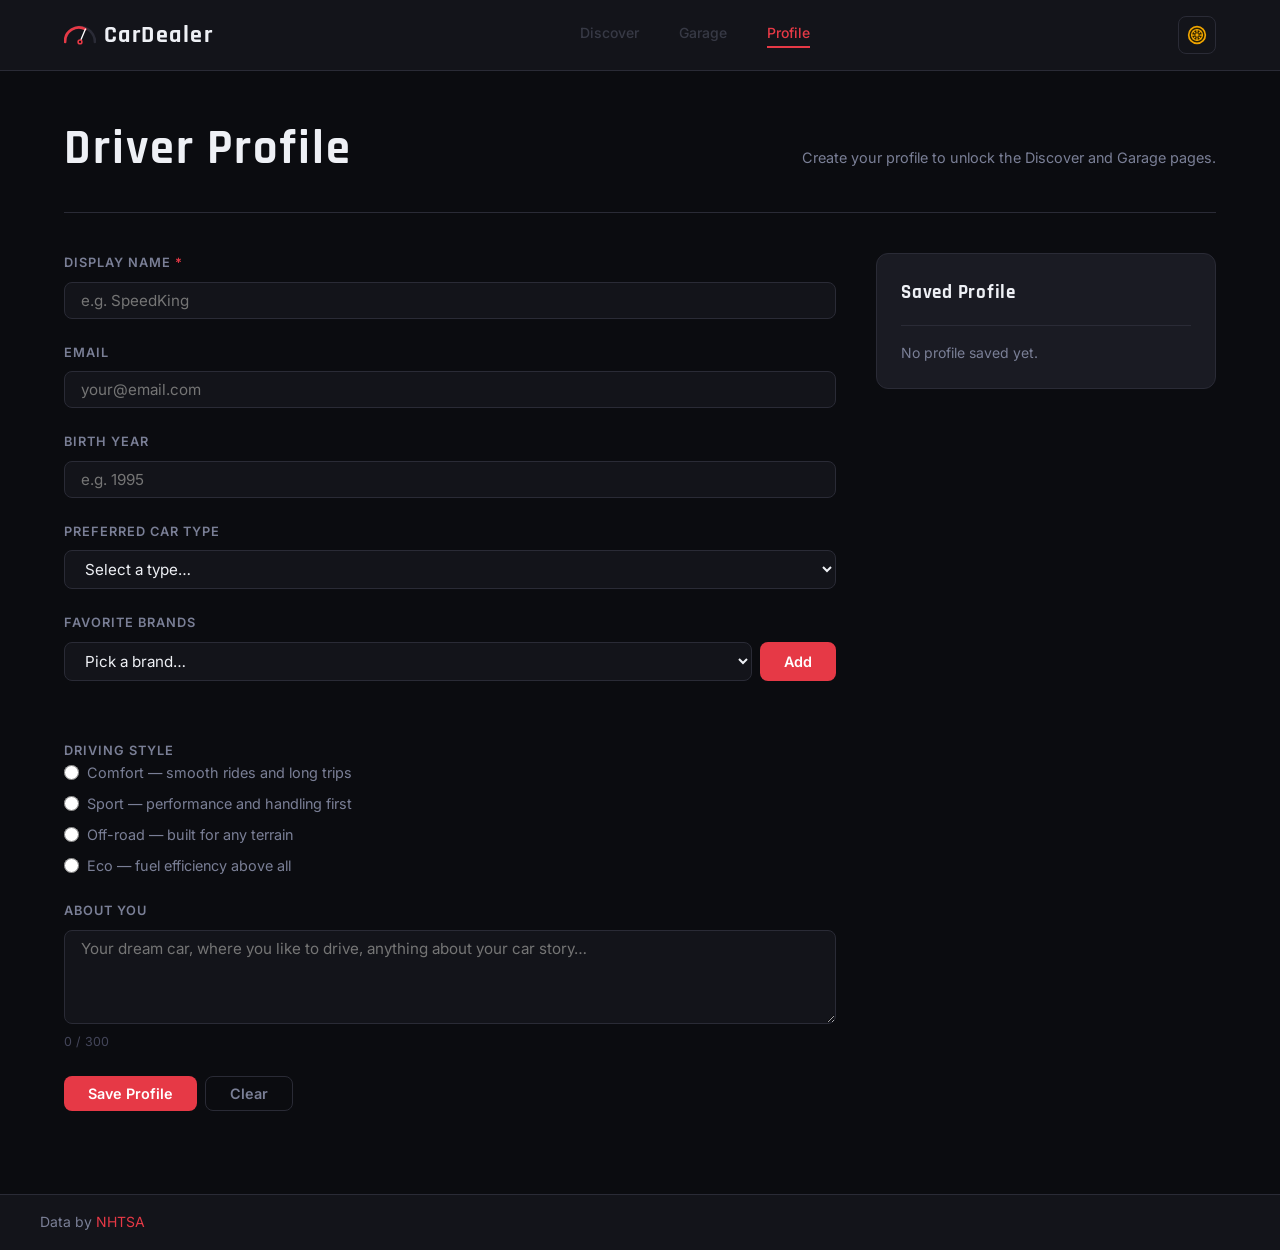
==== commit 76bd7b3a: "Added a background image and new theme toggle icons" ====
--- a/index.html
+++ b/index.html
@@ -38,7 +38,7 @@
       <div class="hero__text">
         <p class="hero__eyebrow">Find your next car</p>
         <h1 class="hero__title">Every Car<br>One Place.</h1>
-        <p class="hero__subtitle">Search across hundreds of makes and models. Save the ones you love.</p>
+        <p class="hero__subtitle">Search across hundreds of makes and models in the USA. Save the ones you love.</p>
       </div>
       <div class="hero__image-wrap">
         <img class="hero__image" src="assets/car-image.png" alt="Sports car illustration">
--- a/css/style.css
+++ b/css/style.css
@@ -61,6 +61,12 @@
   font-size: 1rem;
   color: var(--color-text);
   background-color: var(--color-bg);
+  background-image:
+    linear-gradient(rgba(11,12,16,0.82), rgba(11,12,16,0.82)),
+    url('https://images.unsplash.com/photo-1492144534655-ae79c964c9d7?w=1800&q=80');
+  background-size: cover;
+  background-position: center;
+  background-attachment: fixed;
   line-height: 1.6;
   min-height: 100vh;
   display: flex;
@@ -197,11 +203,7 @@
 }
 
 .hero__image-wrap {
-  flex: 1;
-  display: flex;
-  justify-content: center;
-  align-items: center;
-  min-width: 280px;
+  display: none;
 }
 
 .hero__image {
@@ -1146,6 +1148,9 @@
   --color-text-muted: #555a72;
   --color-text-faint: #aab0c4;
   --color-accent-dim: rgba(230, 57, 70, 0.08);
+  background-image:
+    linear-gradient(rgba(240,242,245,0.88), rgba(240,242,245,0.88)),
+    url('https://images.unsplash.com/photo-1492144534655-ae79c964c9d7?w=1800&q=80');
 }
 
 /* === MOBILE FIXES === */
@@ -1176,9 +1181,7 @@
   flex-shrink: 0;
 }
 
-body.light .hero__image {
-  filter: invert(1);
-}
+
 
 .theme-toggle {
   background: none;
@@ -1188,9 +1191,18 @@
   font-size: 1rem;
   padding: var(--space-xs) var(--space-sm);
   transition: border-color 0.2s, color 0.2s;
+  display: flex;
+  align-items: center;
+  justify-content: center;
+  width: 38px;
+  height: 38px;
 }
 
 .theme-toggle:hover {
   border-color: var(--color-accent);
   color: var(--color-text);
+}
+
+body.light .hero__image {
+  filter: invert(1);
 }
